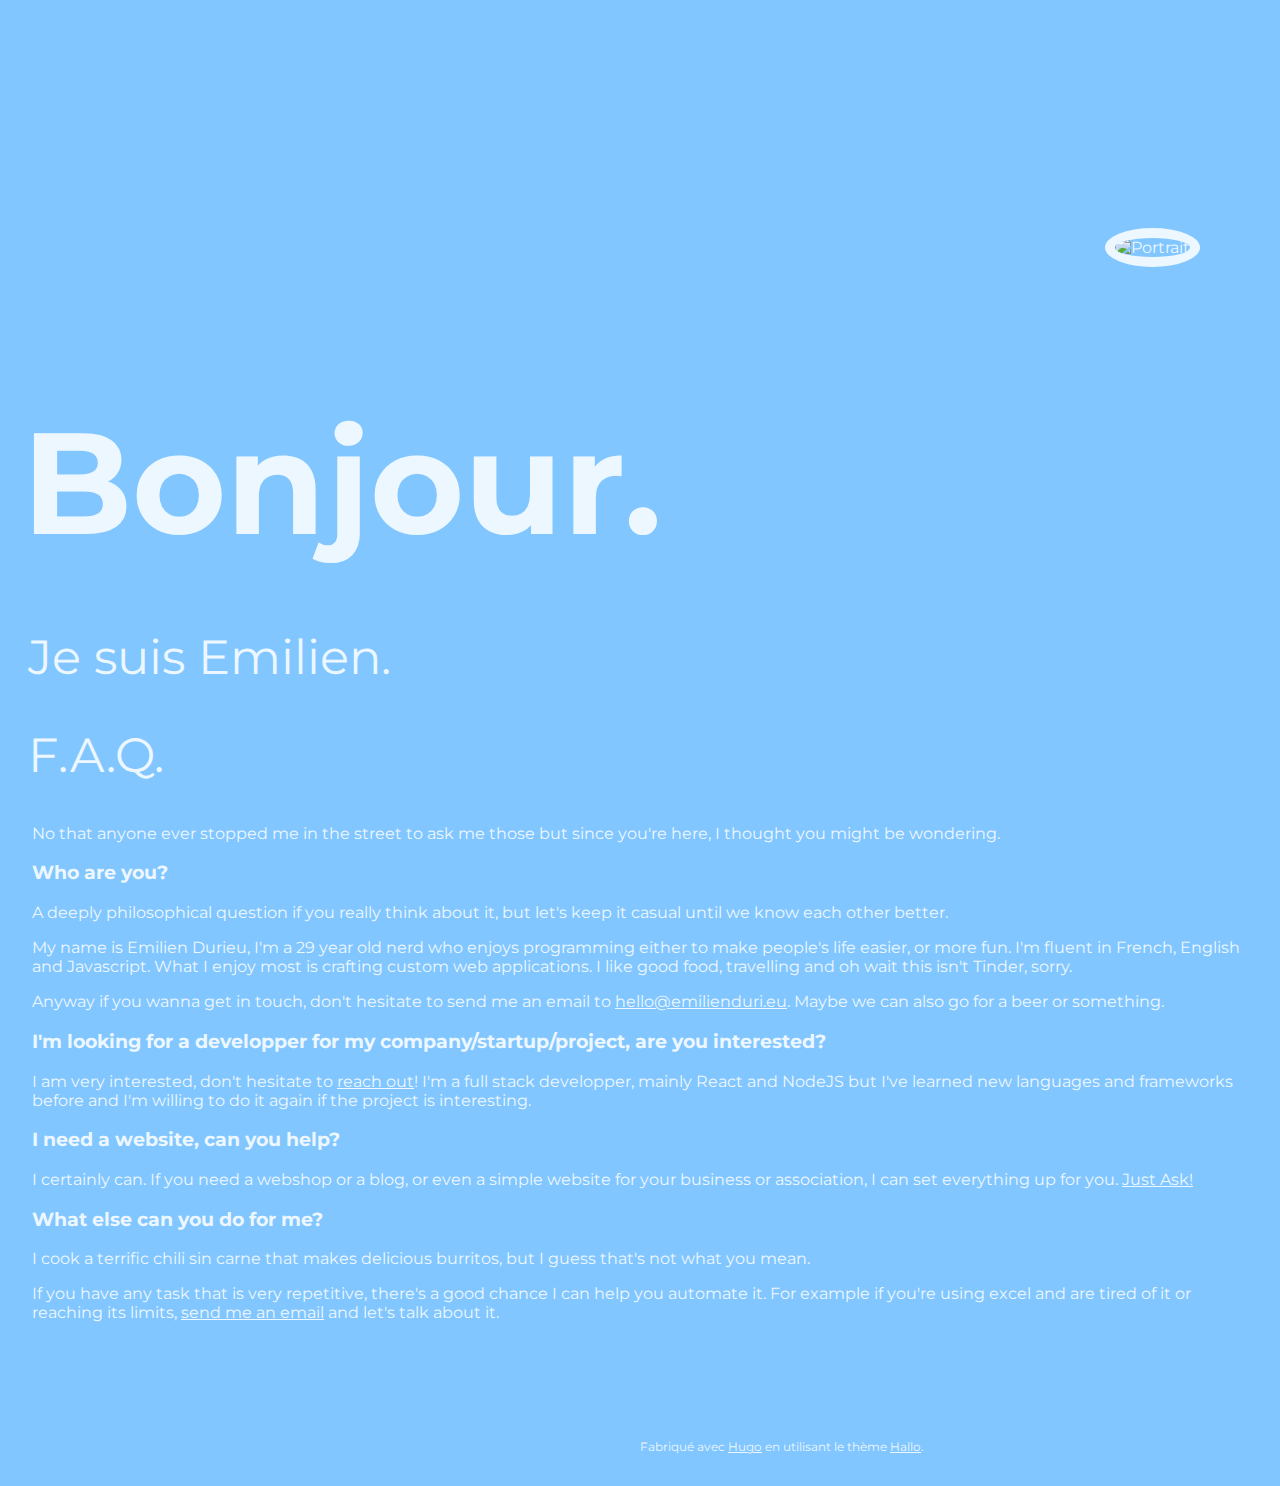
==== fr/index.html @ 971b0de0 "rebuilding site lundi 4 mai 2020, 02:19:44 (UTC+0200)" ====
<!DOCTYPE html>
<html lang="en-us"><head>
	<meta name="generator" content="Hugo 0.69.2" />
    <meta charset="UTF-8">
    <meta name="viewport" content="width=device-width, initial-scale=1.0">
        <meta name="description" content="">

    <title>
            Emilien Durieu
    </title>

    
    <link rel="stylesheet" href="/css/style.css">

    <link rel="stylesheet" href="https://fonts.googleapis.com/css?family=Montserrat:400,700">
    <link rel="stylesheet" href="https://use.fontawesome.com/releases/v5.8.1/css/all.css" integrity="sha384-50oBUHEmvpQ+1lW4y57PTFmhCaXp0ML5d60M1M7uH2+nqUivzIebhndOJK28anvf" crossorigin="anonymous">

    
    <link rel="apple-touch-icon" sizes="180x180" href="/apple-touch-icon.png">
    <link rel="icon" type="image/png" sizes="32x32" href="/favicon-32x32.png">
    <link rel="icon" type="image/png" sizes="16x16" href="/favicon-16x16.png">
    <link rel="manifest" href="/site.webmanifest">

    
    <link href="/fr/index.xml" rel="alternate" type="application/rss+xml" title="Emilien Durieu" />

    
        
    
</head>
<body>

<main>
    <div class="block introduction">
        <div class="column left">
            <img src="images/portrait.jpg" class="portrait" alt="Portrait" />
        </div>
        <div class="column right"><h1>Bonjour.</h1><h2>Je suis Emilien.</h2>
            <p><header>
  <h2>F.A.Q.</h2>
  <p>No that anyone ever stopped me in the street to ask me those but since you're here, I thought you might be
    wondering.</p>
</header>
<section>
  <h3>Who are you?</h3>
  <p>A deeply philosophical question if you really think about it, but let's keep it casual until we know each other
    better.</p>
  <p>My name is Emilien Durieu, I'm a 29 year old nerd who enjoys programming either to make people's life easier,
    or
    more fun. I'm fluent in French, English and Javascript.
    What I enjoy most is crafting custom web applications.
    I like good food, travelling and oh wait this isn't Tinder, sorry.
  </p>
  <p>Anyway if you wanna get in touch, don't hesitate to send me an email
    to
    <a
      href="mailto:hello@emilienduri.eu?subject=I%20have%20a%20problem%20that%20I%20think%20can%20be%20solved%20by%20a%20programmer">hello@emilienduri.eu</a>.
    Maybe we can also go for a beer or something.
  </p>
</section>
<section>
  <h3>I'm looking for a developper for my company/startup/project, are you interested?</h3>
  <p>I am very interested, don't hesitate to <a href="mailto:hello@emilienduri.eu?subject=">reach out</a>! I'm a
    full
    stack developper, mainly React and NodeJS but I've learned new languages and frameworks before and I'm willing
    to do it again if the project is interesting.</p>
</section>
<section>
  <h3>I need a website, can you help?</h3>
  <p>I certainly can. If you need a webshop or a blog, or even a simple website for your business or association, I
    can set everything up for you. <a href="mailto:hello@emilienduri.eu?subject=Put%20me%20on%20the%20Internet">Just
      Ask!</a></p>
</section>
<section>
  <h3>What else can you do for me?</h3>
  <p>I cook a terrific chili sin carne that makes delicious burritos, but I guess that's not what you mean.</p>
  <p>If you have any task that is very repetitive, there's a good chance I can help you automate it. For example if
    you're using
    excel and are tired of it or reaching its limits, <a
      href="mailto:hello@emilienduri.eu?subject=Bloody%20Exc-hell">send me an email</a> and let's talk about it.</p>
</section>
</p>

            <div class="links"><a rel="me" href="https://github.com/EmilienD" title="Github">
                        <span class="fab fa-github"></span>
                    </a><a rel="me" href="www.linkedin.com/in/emilien-durieu-802105133" title="LinkedIn">
                        <span class="fab fa-linkedin"></span>
                    </a></div>
        </div>
    </div></main>

<footer>
    <div class="column"></div>
    <div class="column">
        Fabriqué avec  <a href='https://gohugo.io'>Hugo</a> en utilisant le thème <a href='https://github.com/EmielH/hallo-hugo/'>Hallo</a>.
    </div>
</footer></body>
</html>
---- css/style.css ----
html,body{color:#edf7ff;margin:1rem;padding:0}html{font-family:Montserrat,"Helvetica Neue","Segoe UI",Helvetica,Arial,sans-serif;font-size:16px;overflow-y:auto}body{background-color:#81c6ff}a{-webkit-transition:color 0.2s ease-out;-moz-transition:color 0.2s ease-out;transition:color 0.2s ease-out;color:#edf7ff}a:hover{color:#ffba82}h1{font-size:9rem}h2{font-size:3rem;font-weight:normal}img.portrait{border-radius:50%;border:10px solid #edf7ff;margin:2em 3em;width:300px;height:300px}.column{flex:1}main{display:flex;margin-top:20vh}main .column.left{text-align:end}main .column.right h1{margin-left:-10px;margin-bottom:0.4em}main .column.right h2{margin-left:-4px;margin-top:0}main .column.right .links{margin-top:2.5rem;font-size:1.5rem}main .column.right .links a{margin-right:0.5rem;text-decoration:none}@media screen and (max-width: 980px){main{display:block;margin-top:0}main .column.left{text-align:center}main .column.right h1{margin-top:0}}footer{display:flex;margin-top:3rem;font-size:0.75rem}@media screen and (max-width: 980px){footer{display:block}}
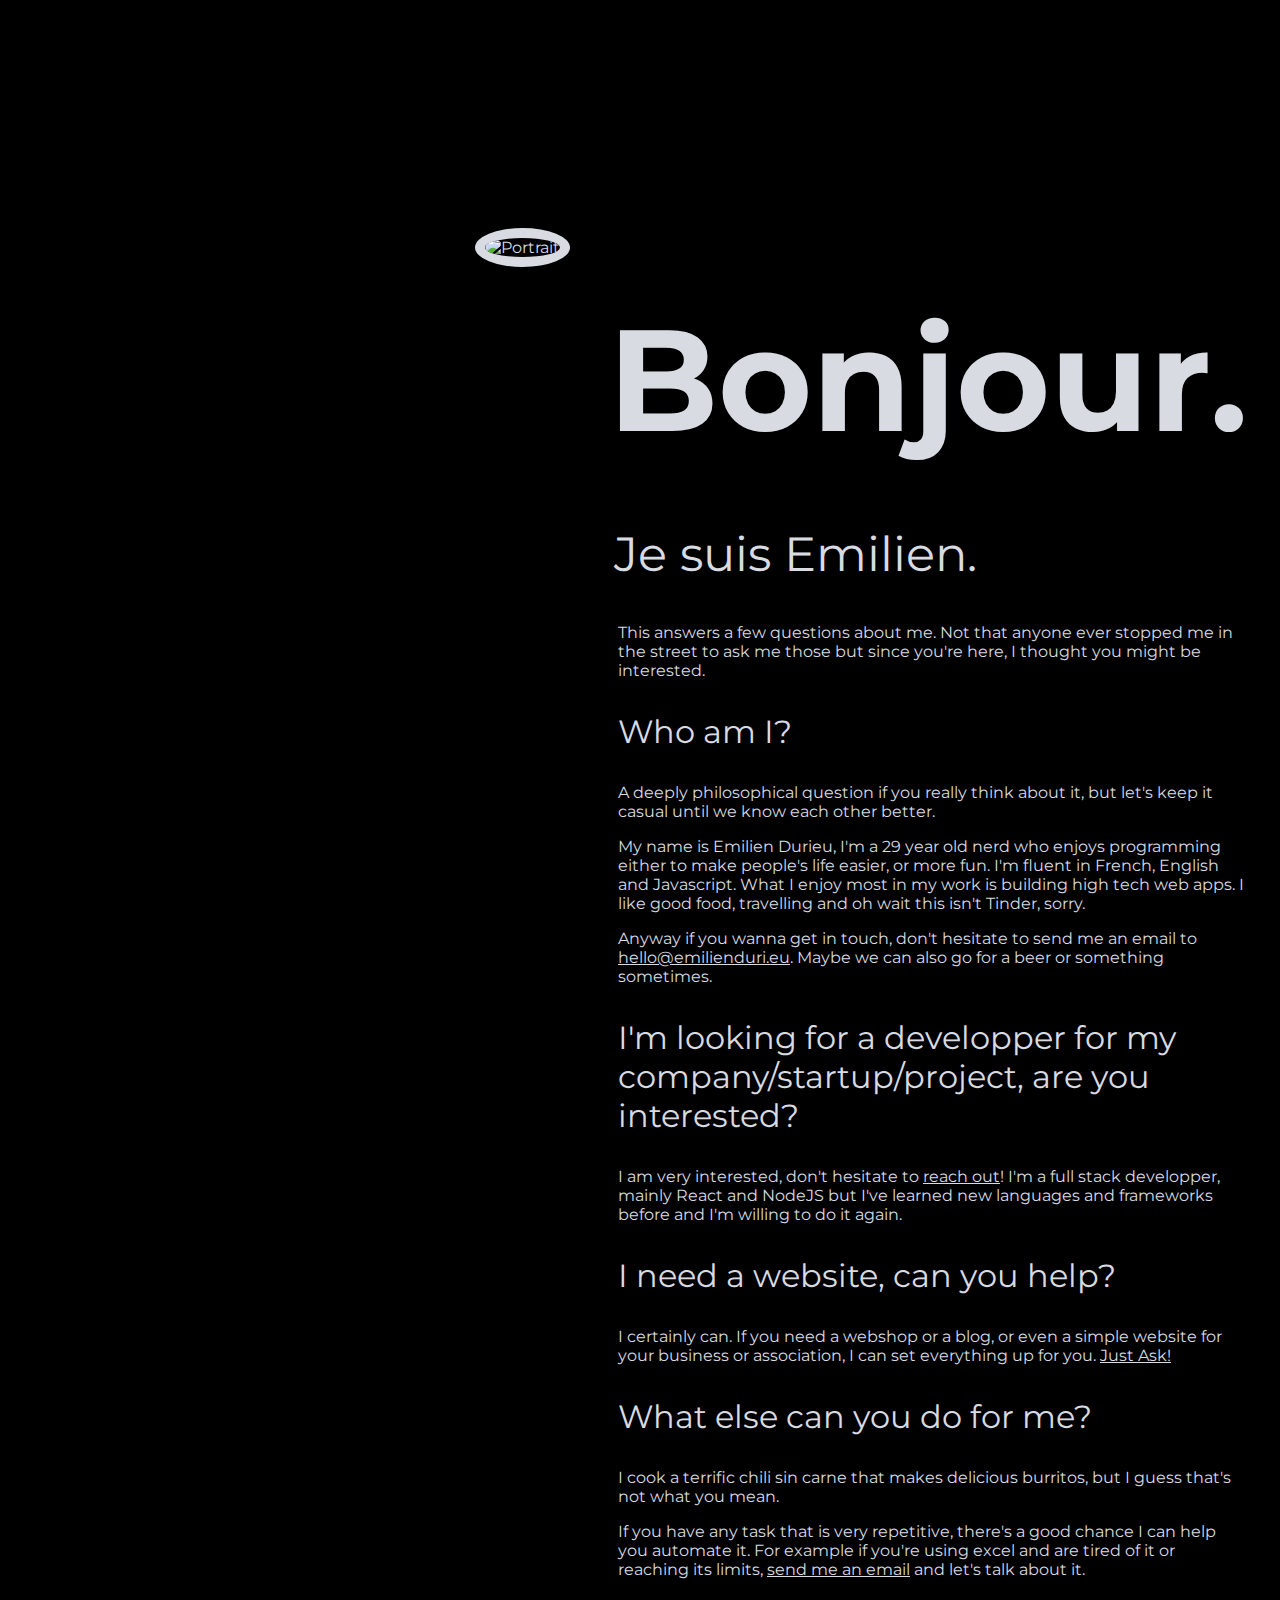
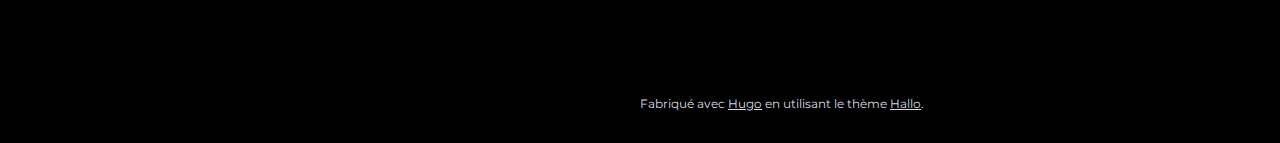
==== commit 4c17c82b: "rebuilding site lundi 4 mai 2020, 03:08:09 (UTC+0200)" ====
--- a/fr/index.html
+++ b/fr/index.html
@@ -37,25 +37,25 @@
         </div>
         <div class="column right"><h1>Bonjour.</h1><h2>Je suis Emilien.</h2>
             <p><header>
-  <h2>F.A.Q.</h2>
-  <p>No that anyone ever stopped me in the street to ask me those but since you're here, I thought you might be
-    wondering.</p>
+  <p>This answers a few questions about me. Not that anyone ever stopped me in the street to ask me those but since
+    you're here, I thought you might be
+    interested.</p>
 </header>
 <section>
-  <h3>Who are you?</h3>
+  <h3>Who am I?</h3>
   <p>A deeply philosophical question if you really think about it, but let's keep it casual until we know each other
     better.</p>
   <p>My name is Emilien Durieu, I'm a 29 year old nerd who enjoys programming either to make people's life easier,
     or
     more fun. I'm fluent in French, English and Javascript.
-    What I enjoy most is crafting custom web applications.
+    What I enjoy most in my work is building high tech web apps.
     I like good food, travelling and oh wait this isn't Tinder, sorry.
   </p>
   <p>Anyway if you wanna get in touch, don't hesitate to send me an email
     to
     <a
       href="mailto:hello@emilienduri.eu?subject=I%20have%20a%20problem%20that%20I%20think%20can%20be%20solved%20by%20a%20programmer">hello@emilienduri.eu</a>.
-    Maybe we can also go for a beer or something.
+    Maybe we can also go for a beer or something sometimes.
   </p>
 </section>
 <section>
@@ -63,7 +63,7 @@
   <p>I am very interested, don't hesitate to <a href="mailto:hello@emilienduri.eu?subject=">reach out</a>! I'm a
     full
     stack developper, mainly React and NodeJS but I've learned new languages and frameworks before and I'm willing
-    to do it again if the project is interesting.</p>
+    to do it again.</p>
 </section>
 <section>
   <h3>I need a website, can you help?</h3>
--- a/css/style.css
+++ b/css/style.css
@@ -1 +1 @@
-html,body{color:#edf7ff;margin:1rem;padding:0}html{font-family:Montserrat,"Helvetica Neue","Segoe UI",Helvetica,Arial,sans-serif;font-size:16px;overflow-y:auto}body{background-color:#81c6ff}a{-webkit-transition:color 0.2s ease-out;-moz-transition:color 0.2s ease-out;transition:color 0.2s ease-out;color:#edf7ff}a:hover{color:#ffba82}h1{font-size:9rem}h2{font-size:3rem;font-weight:normal}img.portrait{border-radius:50%;border:10px solid #edf7ff;margin:2em 3em;width:300px;height:300px}.column{flex:1}main{display:flex;margin-top:20vh}main .column.left{text-align:end}main .column.right h1{margin-left:-10px;margin-bottom:0.4em}main .column.right h2{margin-left:-4px;margin-top:0}main .column.right .links{margin-top:2.5rem;font-size:1.5rem}main .column.right .links a{margin-right:0.5rem;text-decoration:none}@media screen and (max-width: 980px){main{display:block;margin-top:0}main .column.left{text-align:center}main .column.right h1{margin-top:0}}footer{display:flex;margin-top:3rem;font-size:0.75rem}@media screen and (max-width: 980px){footer{display:block}}
+html,body{color:#D8DBE2;margin:1rem;padding:0}html{font-family:Montserrat,"Helvetica Neue","Segoe UI",Helvetica,Arial,sans-serif;font-size:16px;overflow-y:auto}body{background-color:#000}a{-webkit-transition:color 0.2s ease-out;-moz-transition:color 0.2s ease-out;transition:color 0.2s ease-out;color:#D8DBE2}a:hover{color:#58A4B0}h1{font-size:9rem}h2{font-size:3rem;font-weight:normal}h3{font-size:2rem;font-weight:normal}@media screen and (max-width: 992px){h1{font-size:15vw}h2{font-size:2.5rem}}img.portrait{box-sizing:border-box;border-radius:50%;border:10px solid #D8DBE2;margin:2em 3em;width:100%;height:auto;max-width:300px;max-height:300px}.column{flex:1}main .block{display:flex}main .block.introduction{margin-top:20vh;min-height:calc(100vh - 20vh)}main .column.left{text-align:end}main .column.right h1{margin-left:-10px;margin-bottom:0.4em}main .column.right h2{margin-left:-4px;margin-top:0}main .column.right .links{margin-top:2.5rem;font-size:1.5rem}main .column.right .links a{margin-right:0.5rem;text-decoration:none}@media screen and (max-width: 992px){main .block{flex-direction:column}main .block.introduction{margin-top:0}main .column.left{text-align:center}main .column.right h1{margin-top:0}main img.portrait{margin:0}}footer{display:flex;margin-top:3rem;font-size:0.75rem}@media screen and (max-width: 992px){footer{flex-direction:column}}
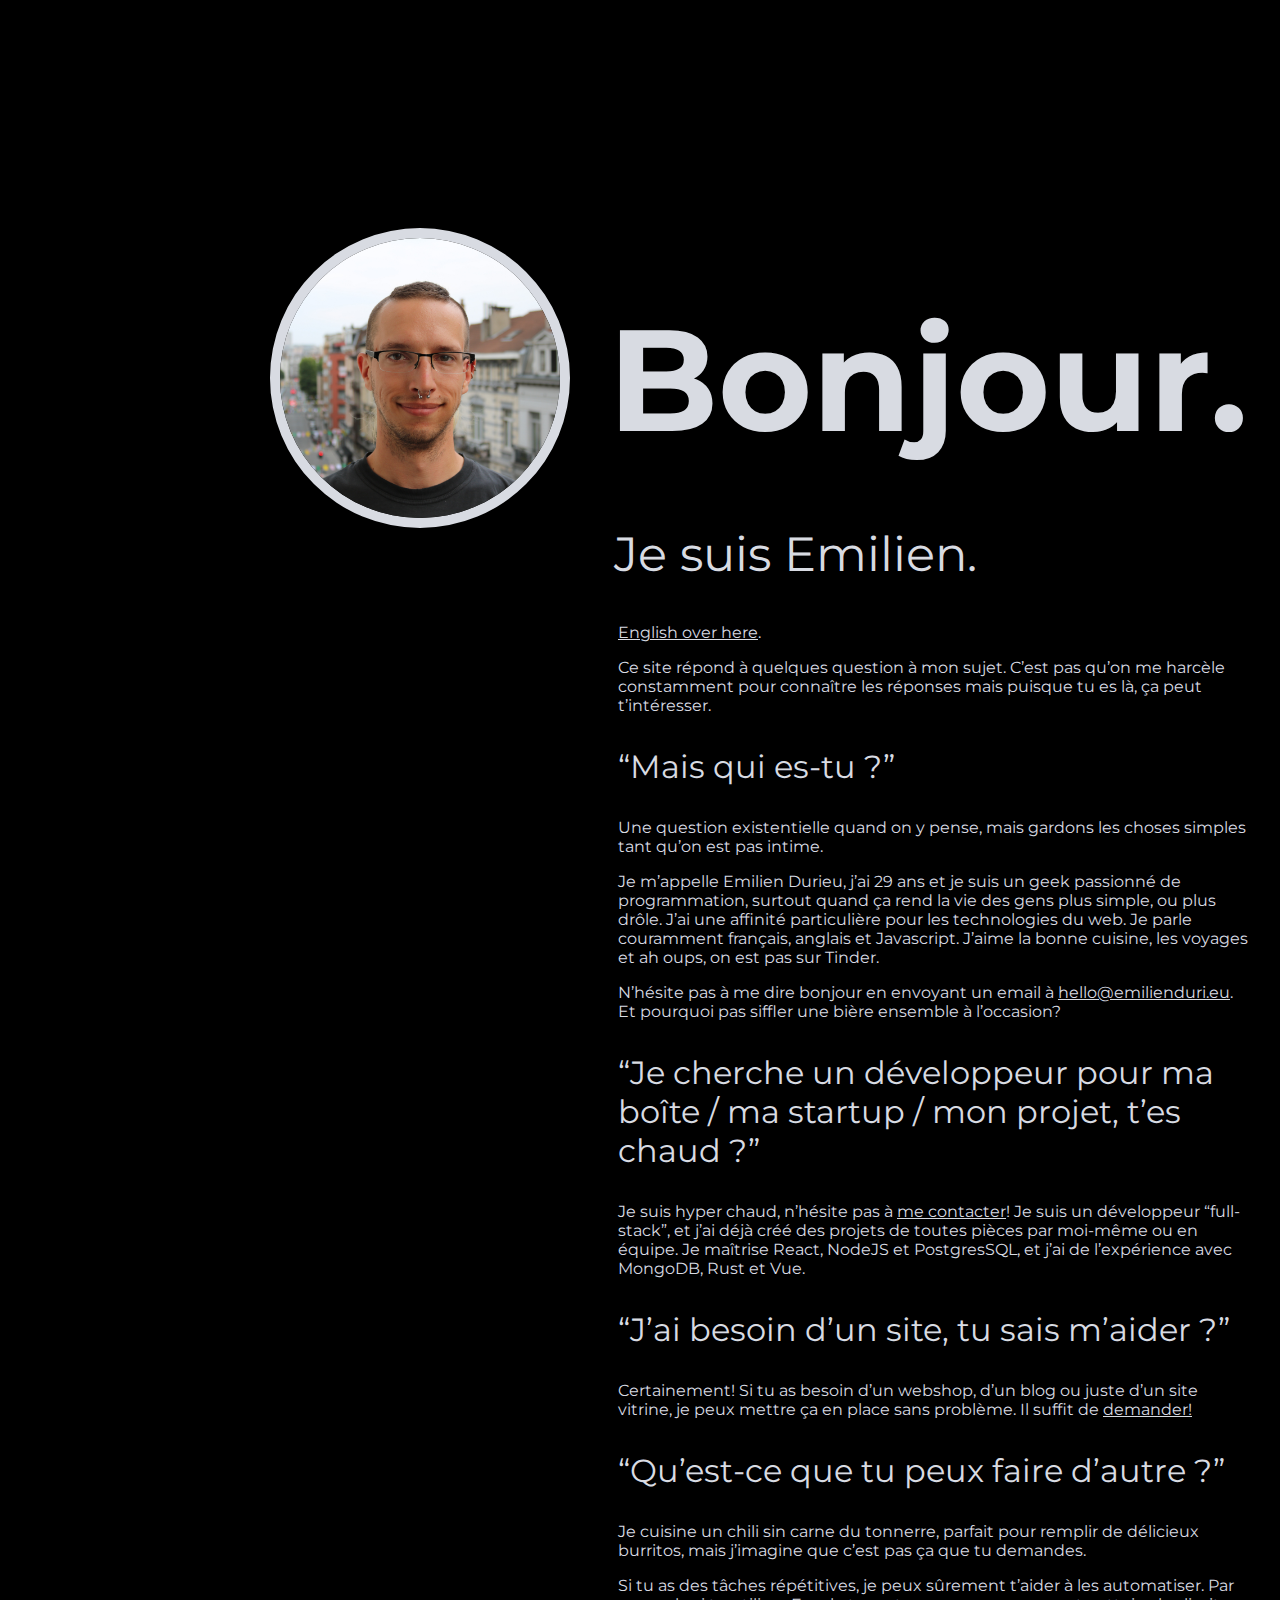
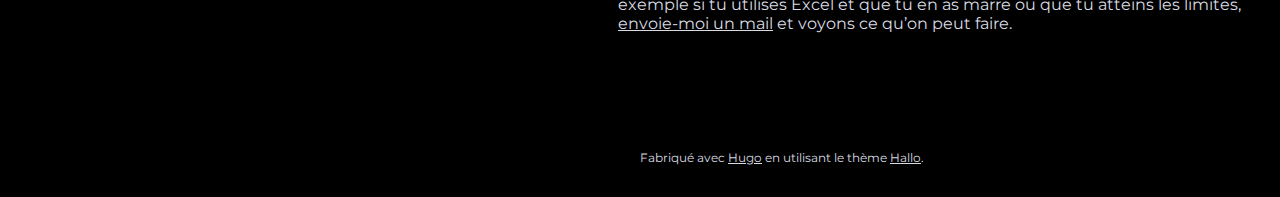
==== commit 119b0d82: "rebuilding site lundi 4 mai 2020, 13:33:32 (UTC+0200)" ====
--- a/fr/index.html
+++ b/fr/index.html
@@ -36,49 +36,30 @@
             <img src="images/portrait.jpg" class="portrait" alt="Portrait" />
         </div>
         <div class="column right"><h1>Bonjour.</h1><h2>Je suis Emilien.</h2>
-            <p><header>
-  <p>This answers a few questions about me. Not that anyone ever stopped me in the street to ask me those but since
-    you're here, I thought you might be
-    interested.</p>
-</header>
-<section>
-  <h3>Who am I?</h3>
-  <p>A deeply philosophical question if you really think about it, but let's keep it casual until we know each other
-    better.</p>
-  <p>My name is Emilien Durieu, I'm a 29 year old nerd who enjoys programming either to make people's life easier,
-    or
-    more fun. I'm fluent in French, English and Javascript.
-    What I enjoy most in my work is building high tech web apps.
-    I like good food, travelling and oh wait this isn't Tinder, sorry.
-  </p>
-  <p>Anyway if you wanna get in touch, don't hesitate to send me an email
-    to
-    <a
-      href="mailto:hello@emilienduri.eu?subject=I%20have%20a%20problem%20that%20I%20think%20can%20be%20solved%20by%20a%20programmer">hello@emilienduri.eu</a>.
-    Maybe we can also go for a beer or something sometimes.
-  </p>
-</section>
-<section>
-  <h3>I'm looking for a developper for my company/startup/project, are you interested?</h3>
-  <p>I am very interested, don't hesitate to <a href="mailto:hello@emilienduri.eu?subject=">reach out</a>! I'm a
-    full
-    stack developper, mainly React and NodeJS but I've learned new languages and frameworks before and I'm willing
-    to do it again.</p>
-</section>
-<section>
-  <h3>I need a website, can you help?</h3>
-  <p>I certainly can. If you need a webshop or a blog, or even a simple website for your business or association, I
-    can set everything up for you. <a href="mailto:hello@emilienduri.eu?subject=Put%20me%20on%20the%20Internet">Just
-      Ask!</a></p>
-</section>
-<section>
-  <h3>What else can you do for me?</h3>
-  <p>I cook a terrific chili sin carne that makes delicious burritos, but I guess that's not what you mean.</p>
-  <p>If you have any task that is very repetitive, there's a good chance I can help you automate it. For example if
-    you're using
-    excel and are tired of it or reaching its limits, <a
-      href="mailto:hello@emilienduri.eu?subject=Bloody%20Exc-hell">send me an email</a> and let's talk about it.</p>
-</section>
+            <p>
+<p><a href="/en">English over here</a>.</p>
+<p>Ce site répond à quelques question à mon sujet.
+C&rsquo;est pas qu&rsquo;on me harcèle constamment pour connaître les réponses mais puisque tu es là, ça peut t&rsquo;intéresser.</p>
+<h3 id="mais-qui-es-tu-">&ldquo;Mais qui es-tu ?&rdquo;</h3>
+<p>Une question existentielle quand on y pense, mais gardons les choses simples tant qu&rsquo;on est pas intime.</p>
+<p>Je m&rsquo;appelle Emilien Durieu, j&rsquo;ai 29 ans et je suis un geek passionné de programmation, surtout quand ça rend la vie des gens plus simple, ou plus drôle.
+J&rsquo;ai une affinité particulière pour les technologies du web.
+Je parle couramment français, anglais et Javascript.
+J&rsquo;aime la bonne cuisine, les voyages et ah oups, on est pas sur Tinder.</p>
+<p>N&rsquo;hésite pas à me dire bonjour en envoyant un email à <a href="mailto:hello@emilienduri.eu?subject=Bonjour%20Emilien">hello@emilienduri.eu</a>.
+Et pourquoi pas siffler une bière ensemble à l&rsquo;occasion?</p>
+<h3 id="je-cherche-un-développeur-pour-ma-boîte--ma-startup--mon-projet-tes-chaud-">&ldquo;Je cherche un développeur pour ma boîte / ma startup / mon projet, t&rsquo;es chaud ?&rdquo;</h3>
+<p>Je suis hyper chaud, n&rsquo;hésite pas à <a href="mailto:hello@emilienduri.eu?subject=Je%20cherche%20un%20programmeur">me contacter</a>!
+Je suis un développeur &ldquo;full-stack&rdquo;, et j&rsquo;ai déjà créé des projets de toutes pièces par moi-même ou en équipe.
+Je maîtrise React, NodeJS et PostgresSQL, et j&rsquo;ai de l&rsquo;expérience avec MongoDB, Rust et Vue.</p>
+<h3 id="jai-besoin-dun-site-tu-sais-maider-">&ldquo;J&rsquo;ai besoin d&rsquo;un site, tu sais m&rsquo;aider ?&rdquo;</h3>
+<p>Certainement! Si tu as besoin d&rsquo;un webshop, d&rsquo;un blog ou juste d&rsquo;un site vitrine, je peux mettre ça en place sans problème. Il suffit de <a href="mailto:hello@emilienduri.eu?subject=J'ai%20besoin%20d'un%20site">demander!</a></p>
+<h3 id="quest-ce-que-tu-peux-faire-dautre-">&ldquo;Qu&rsquo;est-ce que tu peux faire d&rsquo;autre ?&rdquo;</h3>
+<p>Je cuisine un chili sin carne du tonnerre, parfait pour remplir de délicieux burritos, mais j&rsquo;imagine que c&rsquo;est pas ça que tu demandes.</p>
+<p>Si tu as des tâches répétitives, je peux sûrement t&rsquo;aider à les automatiser.
+Par exemple si tu utilises Excel et que tu en as marre ou que tu atteins les limites, <a href="mailto:hello@emilienduri.eu?subject=Automatisation">envoie-moi un mail</a> et voyons ce qu&rsquo;on peut faire.</p>
+
+
 </p>
 
             <div class="links"><a rel="me" href="https://github.com/EmilienD" title="Github">
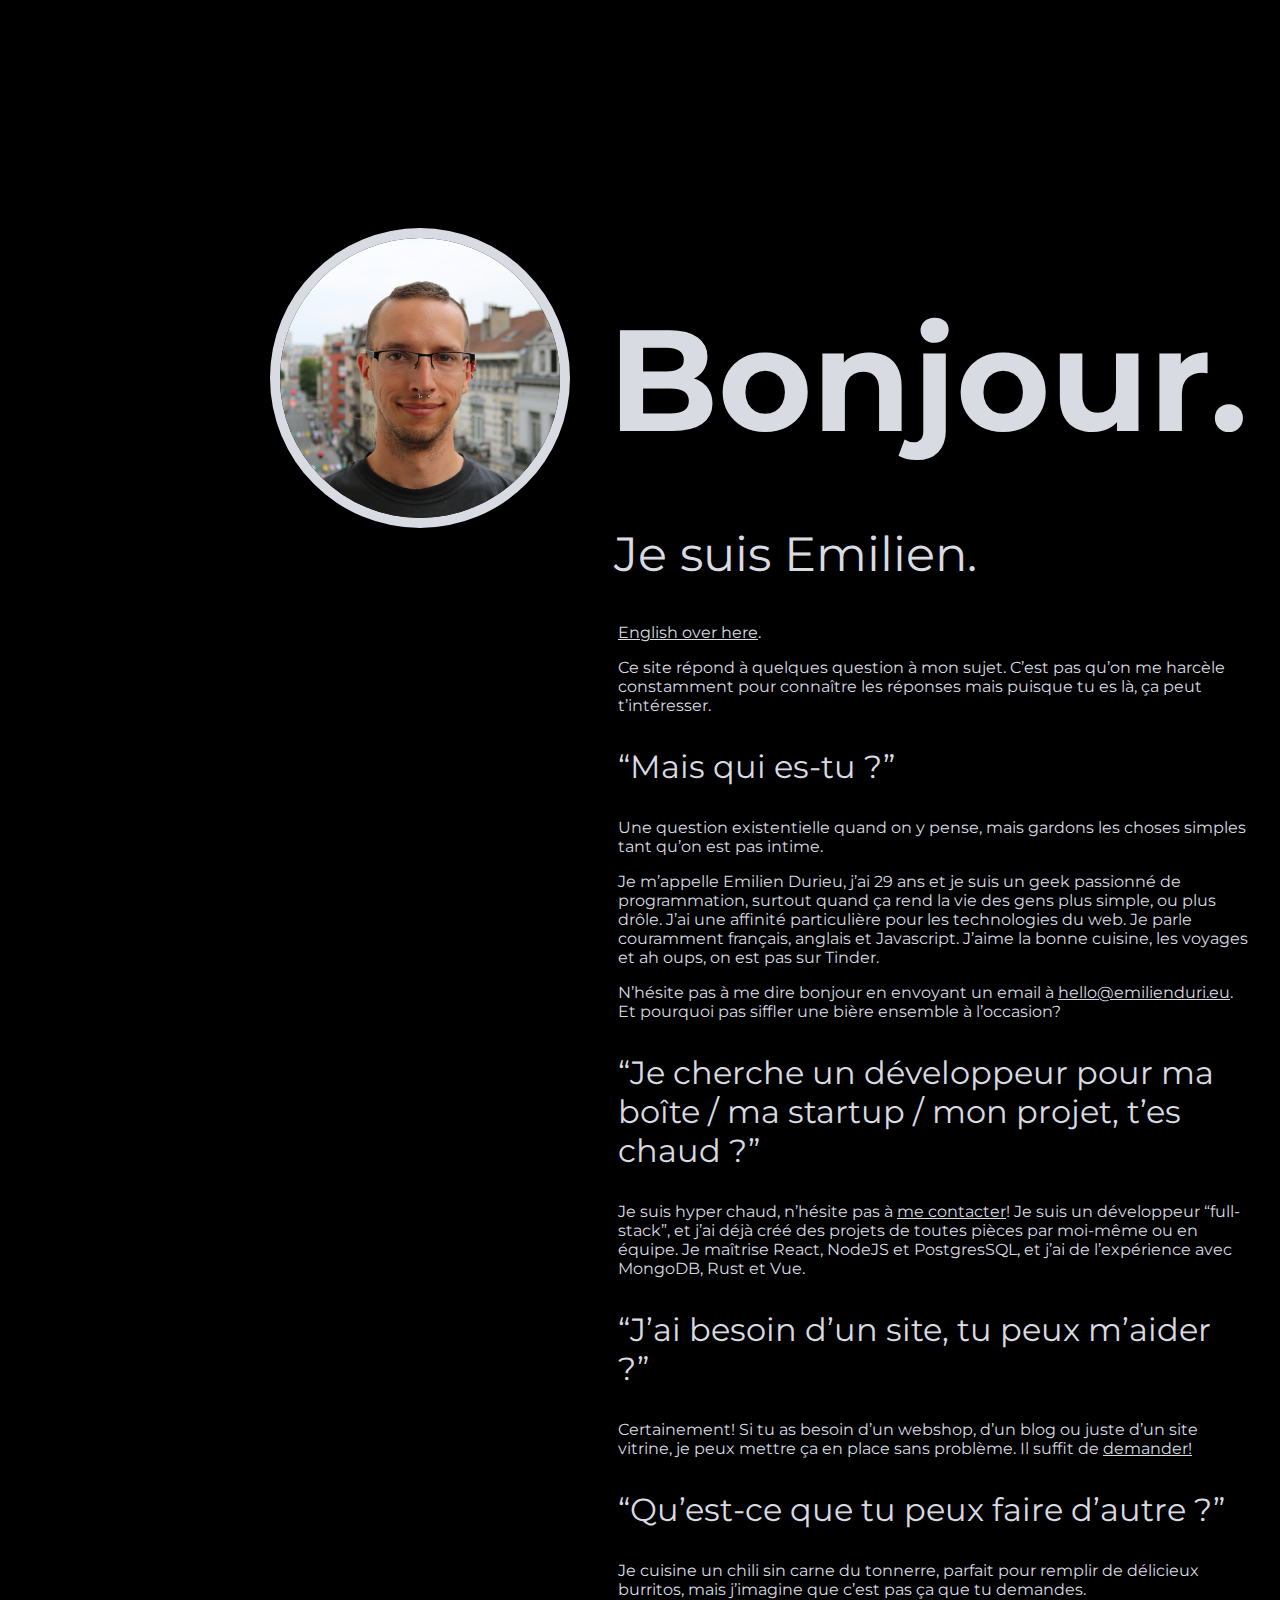
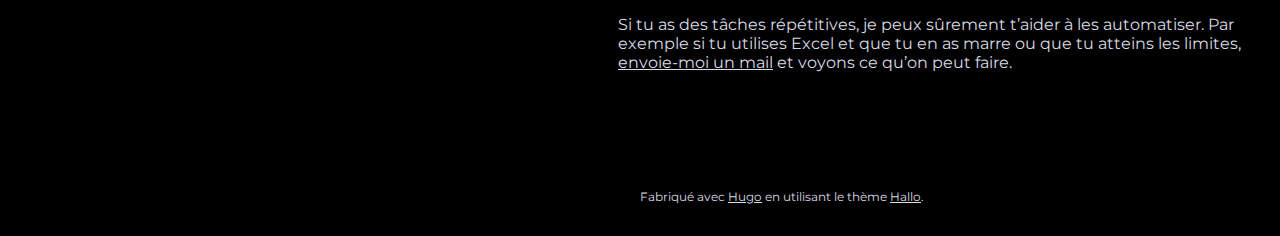
==== commit 92bdef2e: "rebuilding site lundi 4 mai 2020, 20:22:49 (UTC+0200)" ====
--- a/fr/index.html
+++ b/fr/index.html
@@ -52,7 +52,7 @@
 <p>Je suis hyper chaud, n&rsquo;hésite pas à <a href="mailto:hello@emilienduri.eu?subject=Je%20cherche%20un%20programmeur">me contacter</a>!
 Je suis un développeur &ldquo;full-stack&rdquo;, et j&rsquo;ai déjà créé des projets de toutes pièces par moi-même ou en équipe.
 Je maîtrise React, NodeJS et PostgresSQL, et j&rsquo;ai de l&rsquo;expérience avec MongoDB, Rust et Vue.</p>
-<h3 id="jai-besoin-dun-site-tu-sais-maider-">&ldquo;J&rsquo;ai besoin d&rsquo;un site, tu sais m&rsquo;aider ?&rdquo;</h3>
+<h3 id="jai-besoin-dun-site-tu-peux-maider-">&ldquo;J&rsquo;ai besoin d&rsquo;un site, tu peux m&rsquo;aider ?&rdquo;</h3>
 <p>Certainement! Si tu as besoin d&rsquo;un webshop, d&rsquo;un blog ou juste d&rsquo;un site vitrine, je peux mettre ça en place sans problème. Il suffit de <a href="mailto:hello@emilienduri.eu?subject=J'ai%20besoin%20d'un%20site">demander!</a></p>
 <h3 id="quest-ce-que-tu-peux-faire-dautre-">&ldquo;Qu&rsquo;est-ce que tu peux faire d&rsquo;autre ?&rdquo;</h3>
 <p>Je cuisine un chili sin carne du tonnerre, parfait pour remplir de délicieux burritos, mais j&rsquo;imagine que c&rsquo;est pas ça que tu demandes.</p>
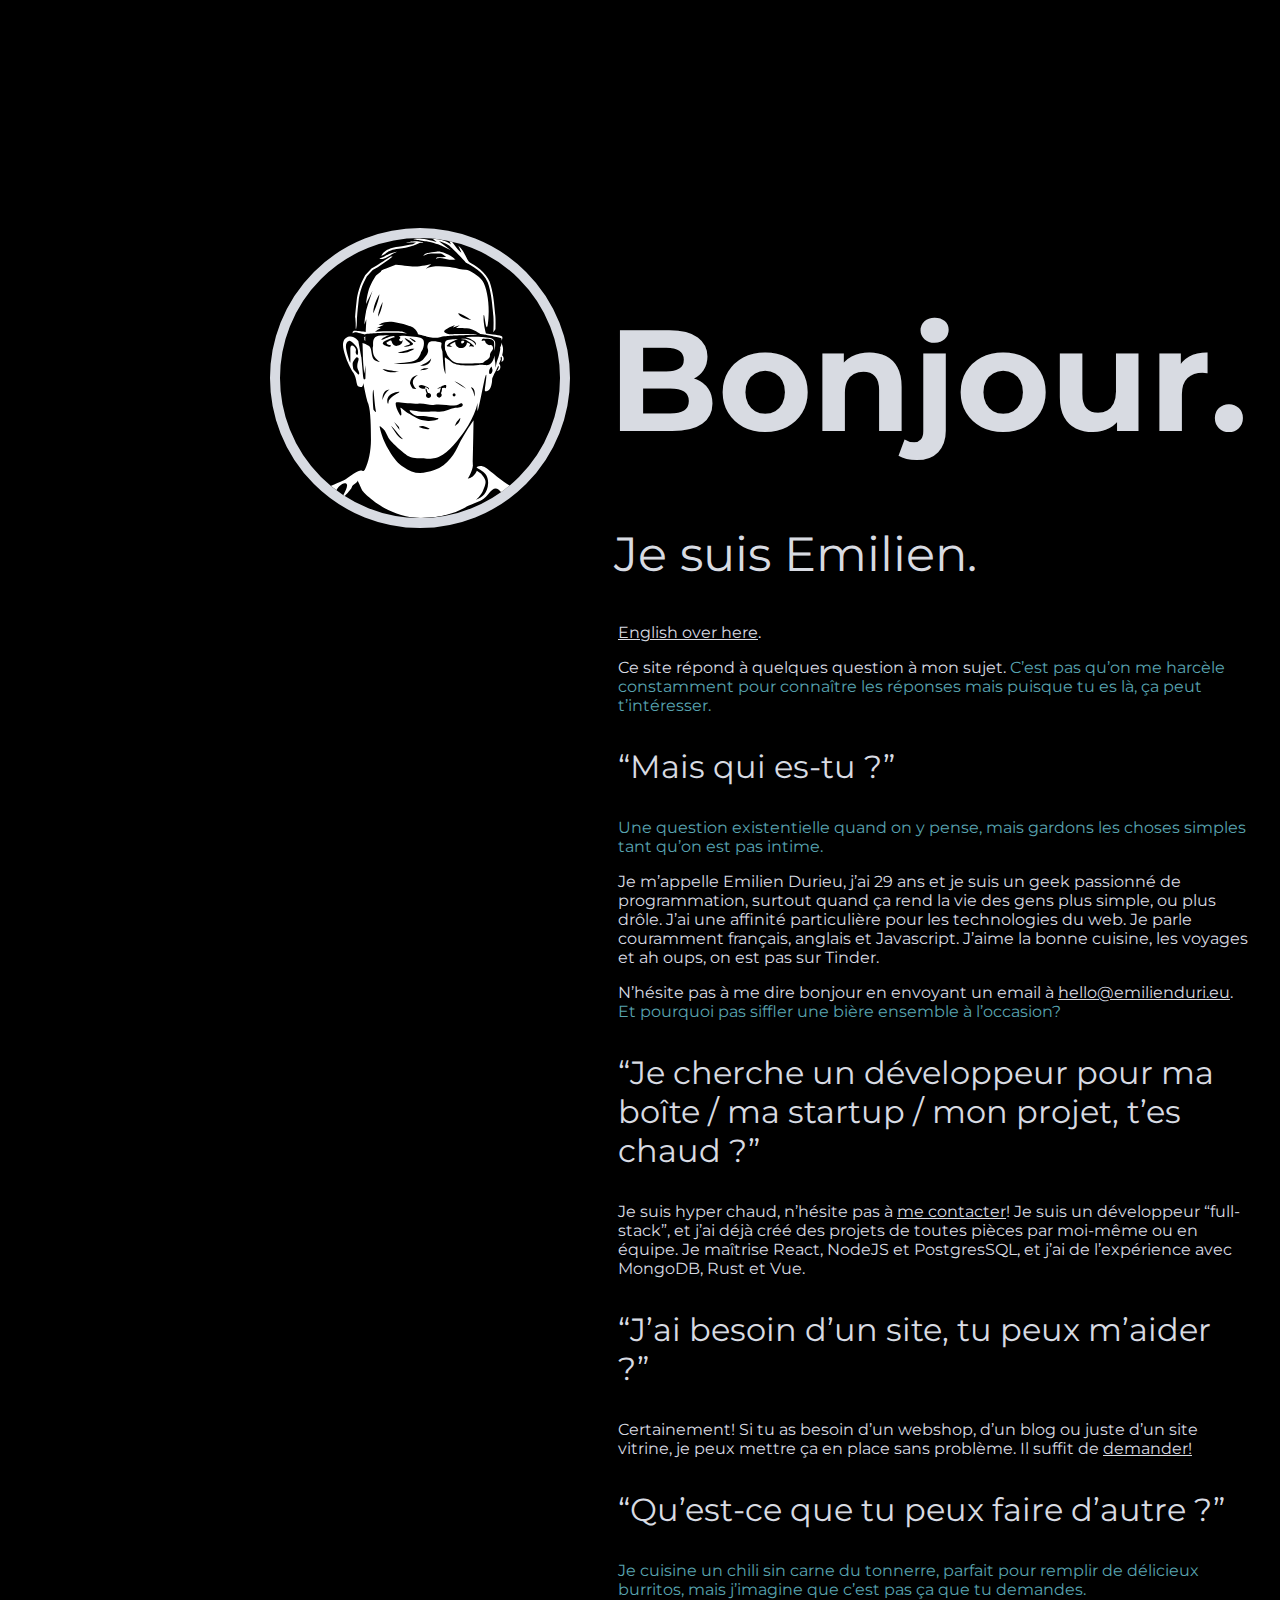
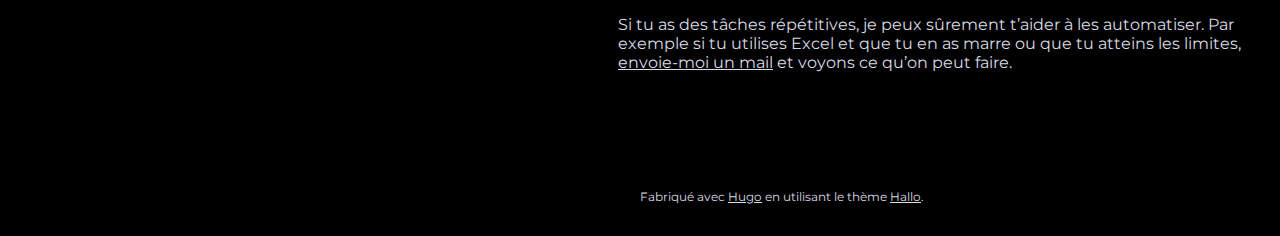
==== commit 55ba885a: "rebuilding site dimanche 10 mai 2020, 17:46:15 (UTC+0200)" ====
--- a/fr/index.html
+++ b/fr/index.html
@@ -31,23 +31,31 @@
 <body>
 
 <main>
-    <div class="block introduction">
-        <div class="column left">
-            <img src="images/portrait.jpg" class="portrait" alt="Portrait" />
-        </div>
-        <div class="column right"><h1>Bonjour.</h1><h2>Je suis Emilien.</h2>
-            <p>
+  <div class="block introduction">
+    <div class="column left">
+      <img src="/images/Emilien.svg" class="portrait" alt="Portrait" />
+    </div>
+    <div class="column right"><h1>Bonjour.</h1><h2>Je suis Emilien.</h2>
+      <p><style>
+  em {
+    font-style: normal;
+    color: #58A4B0;
+  }
+
+</style>
+
+
 <p><a href="/en">English over here</a>.</p>
 <p>Ce site répond à quelques question à mon sujet.
-C&rsquo;est pas qu&rsquo;on me harcèle constamment pour connaître les réponses mais puisque tu es là, ça peut t&rsquo;intéresser.</p>
+<em>C&rsquo;est pas qu&rsquo;on me harcèle constamment pour connaître les réponses mais puisque tu es là, ça peut t&rsquo;intéresser.</em></p>
 <h3 id="mais-qui-es-tu-">&ldquo;Mais qui es-tu ?&rdquo;</h3>
-<p>Une question existentielle quand on y pense, mais gardons les choses simples tant qu&rsquo;on est pas intime.</p>
+<p><em>Une question existentielle quand on y pense, mais gardons les choses simples tant qu&rsquo;on est pas intime.</em></p>
 <p>Je m&rsquo;appelle Emilien Durieu, j&rsquo;ai 29 ans et je suis un geek passionné de programmation, surtout quand ça rend la vie des gens plus simple, ou plus drôle.
 J&rsquo;ai une affinité particulière pour les technologies du web.
 Je parle couramment français, anglais et Javascript.
 J&rsquo;aime la bonne cuisine, les voyages et ah oups, on est pas sur Tinder.</p>
 <p>N&rsquo;hésite pas à me dire bonjour en envoyant un email à <a href="mailto:hello@emilienduri.eu?subject=Bonjour%20Emilien">hello@emilienduri.eu</a>.
-Et pourquoi pas siffler une bière ensemble à l&rsquo;occasion?</p>
+<em>Et pourquoi pas siffler une bière ensemble à l&rsquo;occasion?</em></p>
 <h3 id="je-cherche-un-développeur-pour-ma-boîte--ma-startup--mon-projet-tes-chaud-">&ldquo;Je cherche un développeur pour ma boîte / ma startup / mon projet, t&rsquo;es chaud ?&rdquo;</h3>
 <p>Je suis hyper chaud, n&rsquo;hésite pas à <a href="mailto:hello@emilienduri.eu?subject=Je%20cherche%20un%20programmeur">me contacter</a>!
 Je suis un développeur &ldquo;full-stack&rdquo;, et j&rsquo;ai déjà créé des projets de toutes pièces par moi-même ou en équipe.
@@ -55,20 +63,20 @@
 <h3 id="jai-besoin-dun-site-tu-peux-maider-">&ldquo;J&rsquo;ai besoin d&rsquo;un site, tu peux m&rsquo;aider ?&rdquo;</h3>
 <p>Certainement! Si tu as besoin d&rsquo;un webshop, d&rsquo;un blog ou juste d&rsquo;un site vitrine, je peux mettre ça en place sans problème. Il suffit de <a href="mailto:hello@emilienduri.eu?subject=J'ai%20besoin%20d'un%20site">demander!</a></p>
 <h3 id="quest-ce-que-tu-peux-faire-dautre-">&ldquo;Qu&rsquo;est-ce que tu peux faire d&rsquo;autre ?&rdquo;</h3>
-<p>Je cuisine un chili sin carne du tonnerre, parfait pour remplir de délicieux burritos, mais j&rsquo;imagine que c&rsquo;est pas ça que tu demandes.</p>
+<p><em>Je cuisine un chili sin carne du tonnerre, parfait pour remplir de délicieux burritos, mais j&rsquo;imagine que c&rsquo;est pas ça que tu demandes.</em></p>
 <p>Si tu as des tâches répétitives, je peux sûrement t&rsquo;aider à les automatiser.
 Par exemple si tu utilises Excel et que tu en as marre ou que tu atteins les limites, <a href="mailto:hello@emilienduri.eu?subject=Automatisation">envoie-moi un mail</a> et voyons ce qu&rsquo;on peut faire.</p>
 
 
 </p>
 
-            <div class="links"><a rel="me" href="https://github.com/EmilienD" title="Github">
-                        <span class="fab fa-github"></span>
-                    </a><a rel="me" href="www.linkedin.com/in/emilien-durieu-802105133" title="LinkedIn">
-                        <span class="fab fa-linkedin"></span>
-                    </a></div>
-        </div>
-    </div></main>
+      <div class="links"><a rel="me" href="https://github.com/EmilienD" title="Github">
+          <span class="fab fa-github"></span>
+        </a><a rel="me" href="www.linkedin.com/in/emilien-durieu-802105133" title="LinkedIn">
+          <span class="fab fa-linkedin"></span>
+        </a></div>
+    </div>
+  </div></main>
 
 <footer>
     <div class="column"></div>
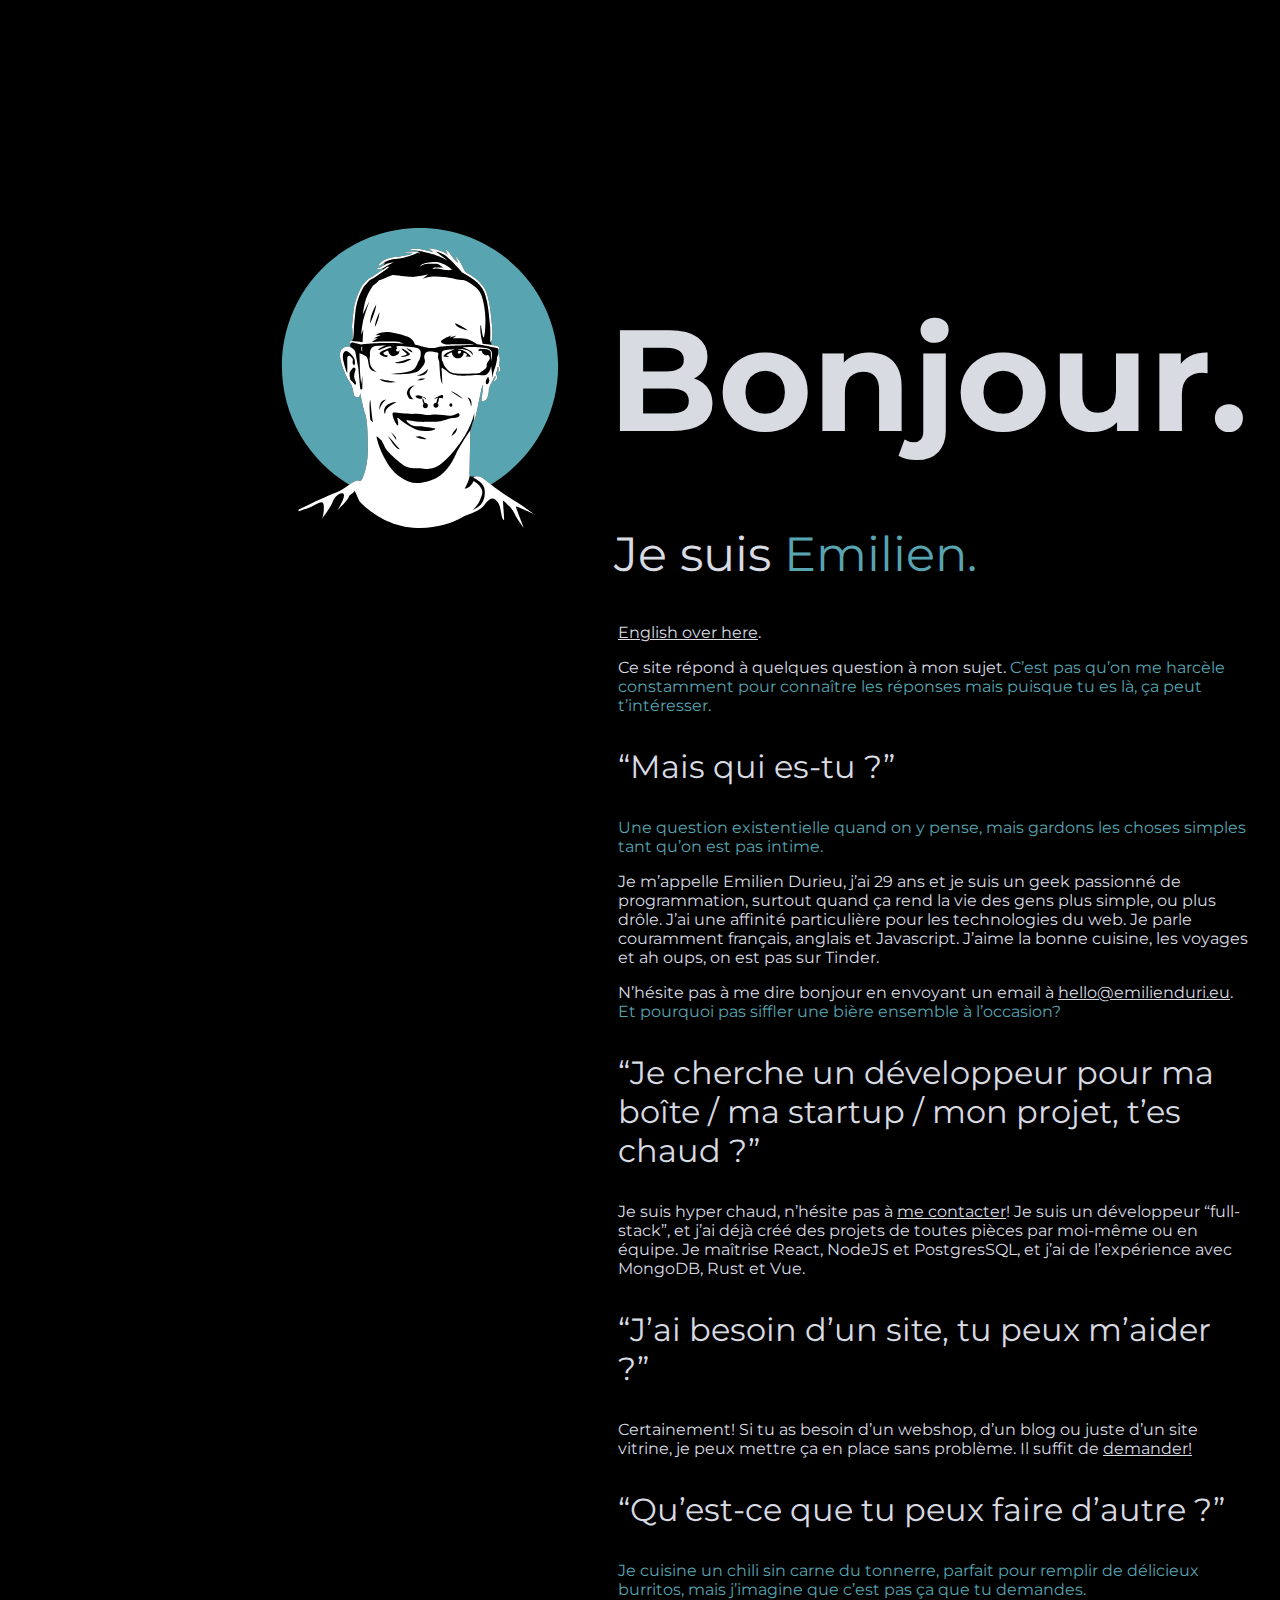
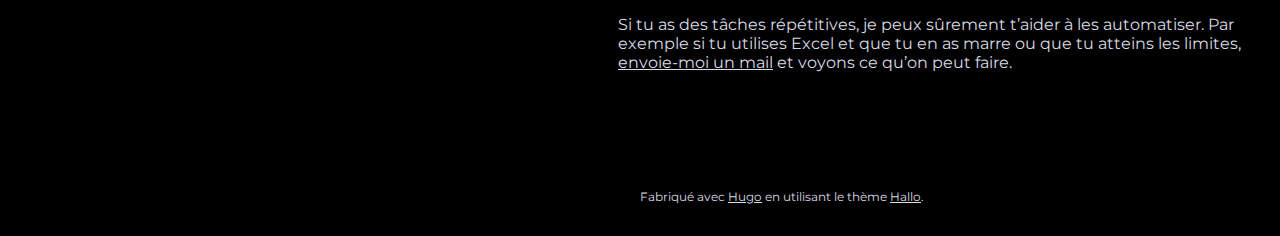
==== commit 579f9e99: "rebuilding site dimanche 10 mai 2020, 19:21:46 (UTC+0200)" ====
--- a/fr/index.html
+++ b/fr/index.html
@@ -33,18 +33,10 @@
 <main>
   <div class="block introduction">
     <div class="column left">
-      <img src="/images/Emilien.svg" class="portrait" alt="Portrait" />
+      <img src="/images/Emilien2coul.svg" class="portrait" alt="Portrait" />
     </div>
-    <div class="column right"><h1>Bonjour.</h1><h2>Je suis Emilien.</h2>
-      <p><style>
-  em {
-    font-style: normal;
-    color: #58A4B0;
-  }
-
-</style>
-
-
+    <div class="column right"><h1>Bonjour.</h1><h2>Je suis <em>Emilien.</em></h2>
+      <p>
 <p><a href="/en">English over here</a>.</p>
 <p>Ce site répond à quelques question à mon sujet.
 <em>C&rsquo;est pas qu&rsquo;on me harcèle constamment pour connaître les réponses mais puisque tu es là, ça peut t&rsquo;intéresser.</em></p>
--- a/css/style.css
+++ b/css/style.css
@@ -1 +1 @@
-html,body{color:#D8DBE2;margin:1rem;padding:0}html{font-family:Montserrat,"Helvetica Neue","Segoe UI",Helvetica,Arial,sans-serif;font-size:16px;overflow-y:auto}body{background-color:#000}a{-webkit-transition:color 0.2s ease-out;-moz-transition:color 0.2s ease-out;transition:color 0.2s ease-out;color:#D8DBE2}a:hover{color:#58A4B0}h1{font-size:9rem}h2{font-size:3rem;font-weight:normal}h3{font-size:2rem;font-weight:normal}@media screen and (max-width: 992px){h1{font-size:15vw}h2{font-size:2.5rem}}img.portrait{box-sizing:border-box;border-radius:50%;border:10px solid #D8DBE2;margin:2em 3em;width:100%;height:auto;max-width:300px;max-height:300px}.column{flex:1}main .block{display:flex}main .block.introduction{margin-top:20vh;min-height:calc(100vh - 20vh)}main .column.left{text-align:end}main .column.right h1{margin-left:-10px;margin-bottom:0.4em}main .column.right h2{margin-left:-4px;margin-top:0}main .column.right .links{margin-top:2.5rem;font-size:1.5rem}main .column.right .links a{margin-right:0.5rem;text-decoration:none}@media screen and (max-width: 992px){main .block{flex-direction:column}main .block.introduction{margin-top:0}main .column.left{text-align:center}main .column.right h1{margin-top:0}main img.portrait{margin:0}}footer{display:flex;margin-top:3rem;font-size:0.75rem}@media screen and (max-width: 992px){footer{flex-direction:column}}
+html,body{color:#D8DBE2;margin:1rem;padding:0}html{font-family:Montserrat,"Helvetica Neue","Segoe UI",Helvetica,Arial,sans-serif;font-size:16px;overflow-y:auto}body{background-color:#000}a{-webkit-transition:color 0.2s ease-out;-moz-transition:color 0.2s ease-out;transition:color 0.2s ease-out;color:#D8DBE2}a:hover{color:#58A4B0}h1{font-size:9rem}h2{font-size:3rem;font-weight:normal}h3{font-size:2rem;font-weight:normal}@media screen and (max-width: 992px){h1{font-size:15vw}h2{font-size:2.5rem}}img.portrait{box-sizing:border-box;margin:2em 3em;width:100%;height:auto;max-width:300px;max-height:300px}em{font-style:normal;color:#58A4B0}.column{flex:1}main .block{display:flex}main .block.introduction{margin-top:20vh;min-height:calc(100vh - 20vh)}main .column.left{text-align:end}main .column.right h1{margin-left:-10px;margin-bottom:0.4em}main .column.right h2{margin-left:-4px;margin-top:0}main .column.right .links{margin-top:2.5rem;font-size:1.5rem}main .column.right .links a{margin-right:0.5rem;text-decoration:none}@media screen and (max-width: 992px){main .block{flex-direction:column}main .block.introduction{margin-top:0}main .column.left{text-align:center}main .column.right h1{margin-top:0}main img.portrait{margin:0}}footer{display:flex;margin-top:3rem;font-size:0.75rem}@media screen and (max-width: 992px){footer{flex-direction:column}}
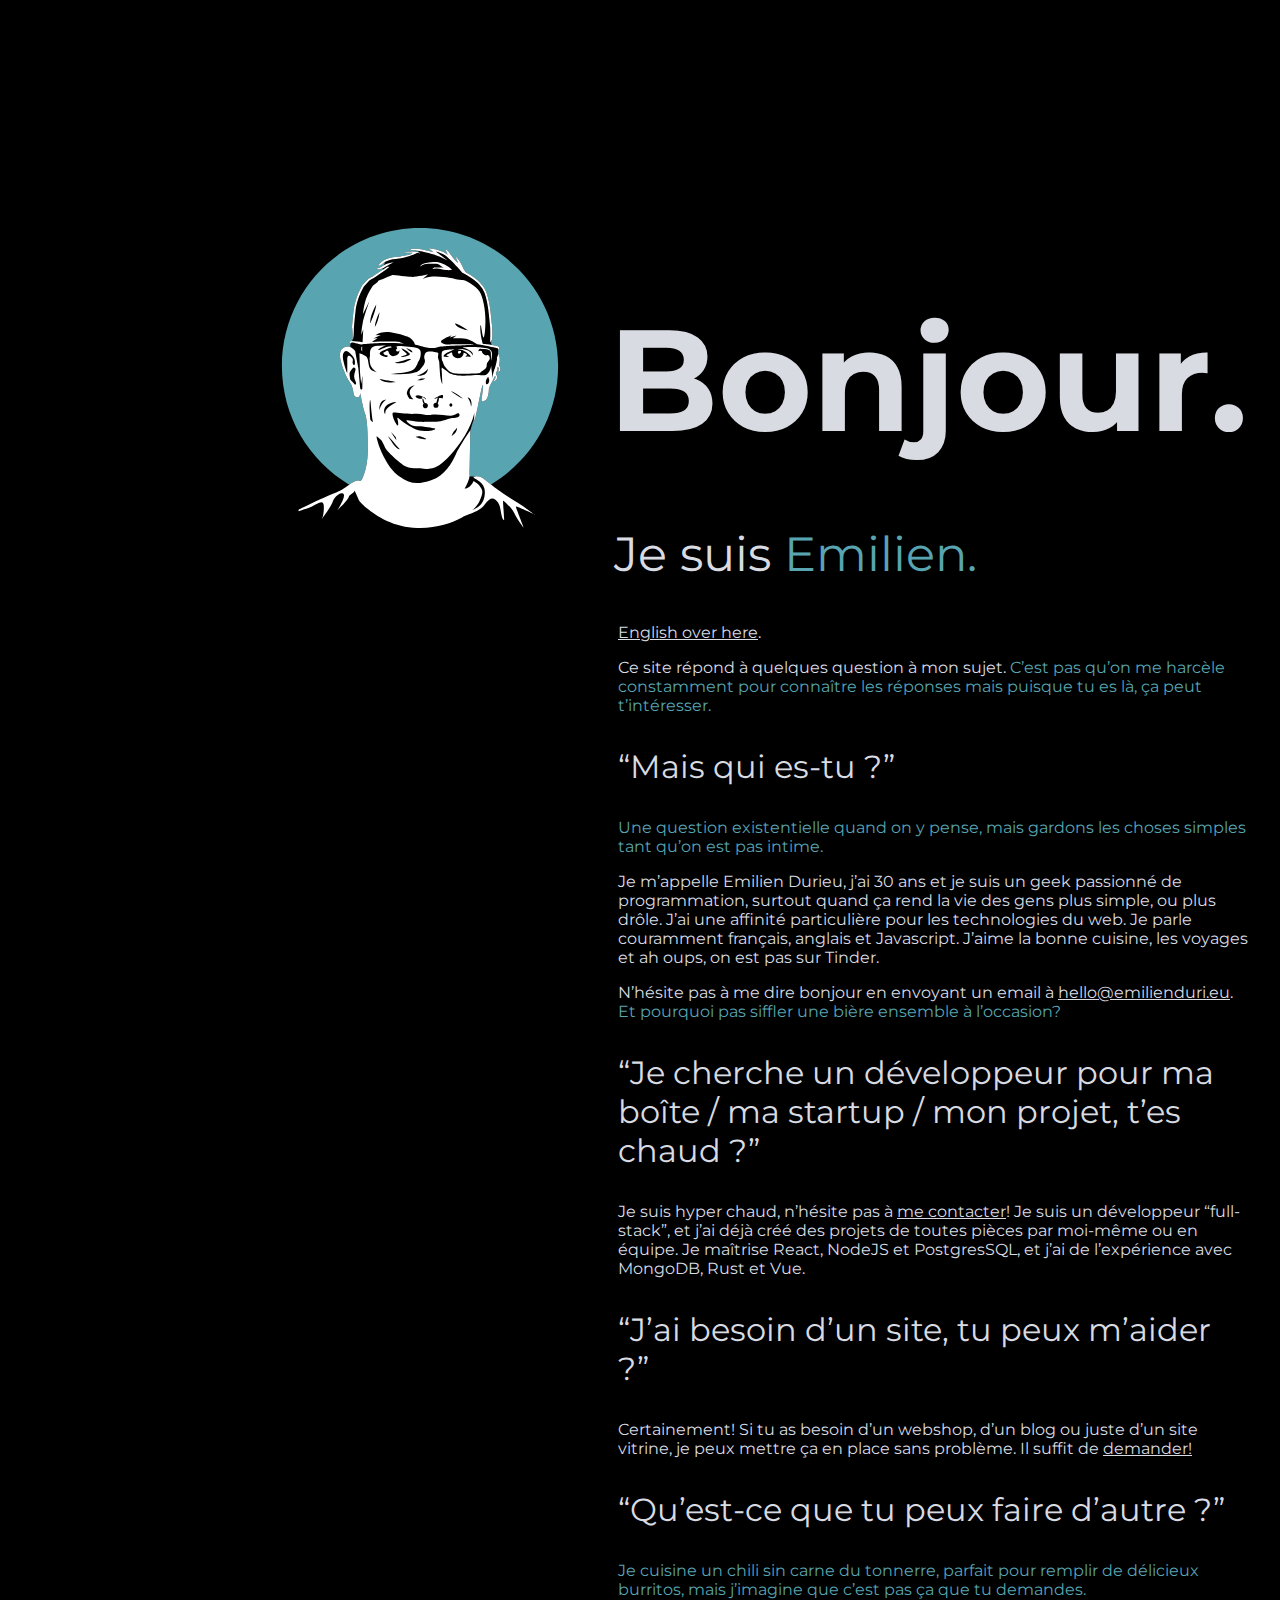
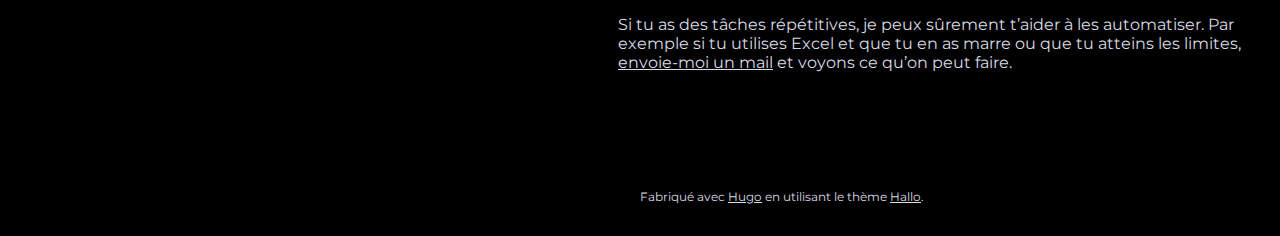
==== commit f7322845: "rebuilding site jeu 04 fév 2021 21:17:18 CET" ====
--- a/fr/index.html
+++ b/fr/index.html
@@ -42,7 +42,7 @@
 <em>C&rsquo;est pas qu&rsquo;on me harcèle constamment pour connaître les réponses mais puisque tu es là, ça peut t&rsquo;intéresser.</em></p>
 <h3 id="mais-qui-es-tu-">&ldquo;Mais qui es-tu ?&rdquo;</h3>
 <p><em>Une question existentielle quand on y pense, mais gardons les choses simples tant qu&rsquo;on est pas intime.</em></p>
-<p>Je m&rsquo;appelle Emilien Durieu, j&rsquo;ai 29 ans et je suis un geek passionné de programmation, surtout quand ça rend la vie des gens plus simple, ou plus drôle.
+<p>Je m&rsquo;appelle Emilien Durieu, j&rsquo;ai 30 ans et je suis un geek passionné de programmation, surtout quand ça rend la vie des gens plus simple, ou plus drôle.
 J&rsquo;ai une affinité particulière pour les technologies du web.
 Je parle couramment français, anglais et Javascript.
 J&rsquo;aime la bonne cuisine, les voyages et ah oups, on est pas sur Tinder.</p>
